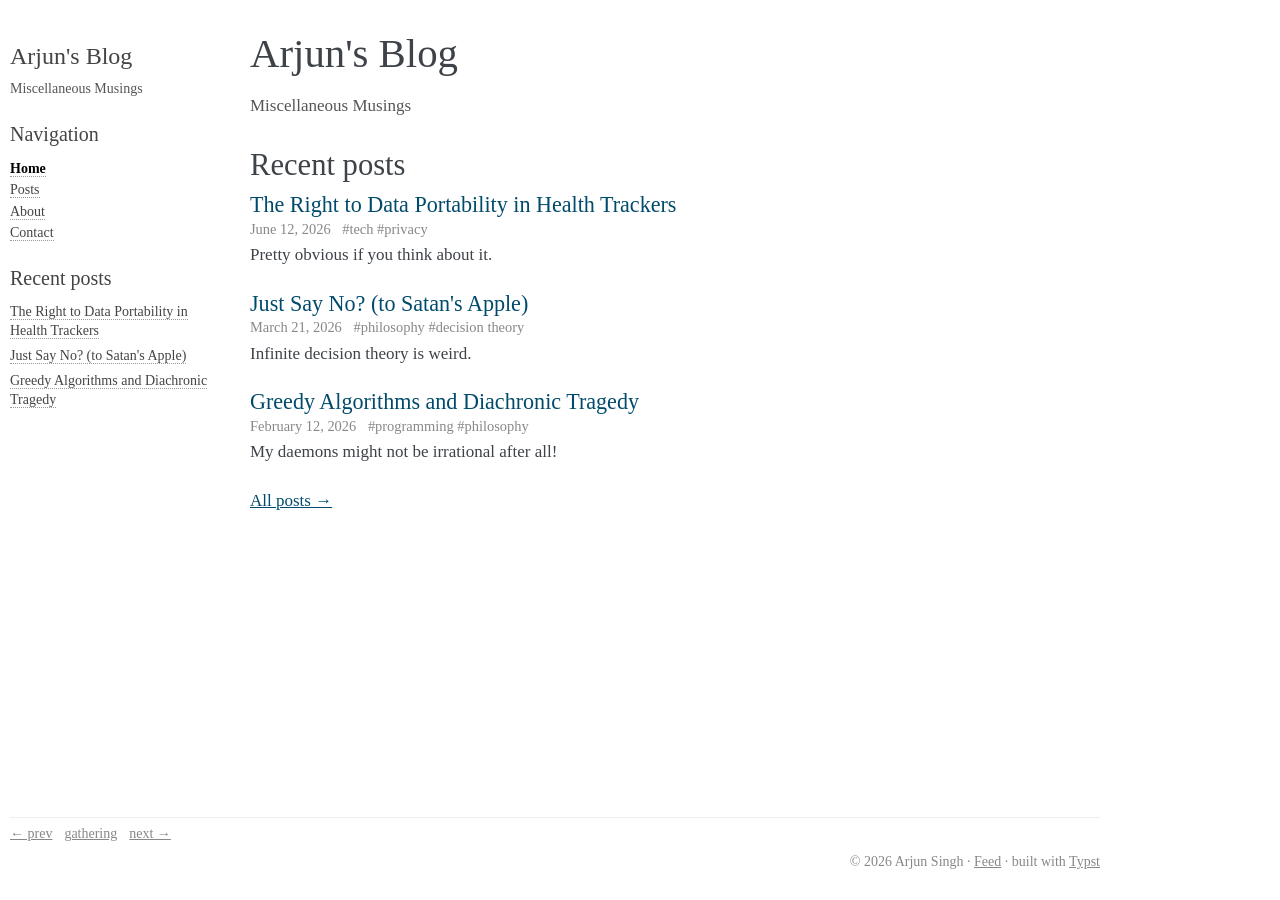
==== index.html @ 82e8e3b7 "Deploy 2026-09-22T07:41:03Z" ====
<!DOCTYPE html><html lang="en"><head><meta charset="utf-8"><meta name="viewport" content="width=device-width, initial-scale=1"><title>Arjun's Blog · Arjun's Blog</title><meta name="description" content="Miscellaneous Musings"><meta name="authors" content="Arjun Singh"><style>/* Alignment */
mtable.right-align mtd,
mtable mtd.right-align,
mtable.left-align mtd.right-align,
mtable.aligned mtd:nth-child(odd) {
  justify-items: end;
  text-align: right;
}
mtable.cases mtd,
mtable.left-align mtd,
mtable mtd.left-align,
mtable.aligned mtd:nth-child(even),
math:is(:not([display])) > mtable.multiline-equation mtd {
  justify-items: start;
  text-align: left;
}
mtable.cases mtd,
mtable.aligned mtd,
mtable mtd.flushed,
mtable mtd.left-flush {
  padding-left: 0;
}
mtable.cases mtd,
mtable.aligned mtd,
mtable mtd.flushed,
mtable mtd.right-flush {
  padding-right: 0;
}

/* Tables */
mtable {
  math-style: inherit;
}
mtd {
  math-depth: auto-add;
  math-style: compact;
  math-shift: compact;
}

/* Equations */
mtable.multiline-equation mtd {
  math-depth: inherit;
  math-style: inherit;
  math-shift: inherit;
  padding: 0;
}
math > mtable.multiline-equation mtr:not(:last-child) mtd {
  padding-bottom: 0.5em;
}

/* Fractions */
mfrac {
  padding-inline: 0;
  margin-inline: 0.1em;
}

/* Accents */
mover[accent="true" i] > :first-child {
  font-feature-settings: "dtls";
}
mover.dotted[accent="true" i] > :first-child {
  font-feature-settings: "dtls" 0;
}

/* Other rules for scriptlevel, displaystyle and math-shift */
munder > :nth-child(2),
munderover > :nth-child(2) {
  math-shift: compact
}
munder[accentunder="true" i] > :not(:first-child),
mover[accent="true" i] > :not(:first-child) {
  math-depth: inherit;
  math-style: inherit;
  math-shift: inherit;
}</style></head><body><link rel="stylesheet" href="style.css"><link rel="icon" href="favicon.svg"><link rel="alternate" type="application/atom+xml" title="Arjun's Blog feed" href="feed.xml"><div class="documentwrapper"><div class="bodycontent"><main><h1>Arjun's Blog</h1><p class="blurb">Miscellaneous Musings</p><h2>Recent posts</h2><ul class="post-list"><li class="post-card"><h2><a href="posts/data-portability/">The Right to Data Portability in Health Trackers</a></h2><p class="post-meta"><time datetime="2026-06-12">June 12, 2026</time> <span class="tags">#tech #privacy</span></p><p class="post-summary">Pretty obvious if you think about it.</p></li><li class="post-card"><h2><a href="posts/satan-apple/">Just Say No? (to Satan's Apple)</a></h2><p class="post-meta"><time datetime="2026-03-21">March 21, 2026</time> <span class="tags">#philosophy #decision theory</span></p><p class="post-summary">Infinite decision theory is weird.</p></li><li class="post-card"><h2><a href="posts/greedy-tragedy/">Greedy Algorithms and Diachronic Tragedy</a></h2><p class="post-meta"><time datetime="2026-02-12">February 12, 2026</time> <span class="tags">#programming #philosophy</span></p><p class="post-summary">My daemons might not be irrational after all!</p></li></ul><p><a href="posts/" class="more">All posts →</a></p></main></div></div><div class="sidebar"><h1 class="logo"><a href="./">Arjun's Blog</a></h1><p class="blurb">Miscellaneous Musings</p><h3>Navigation</h3><ul><li><a href="./" class="current">Home</a></li><li><a href="posts/">Posts</a></li><li><a href="about/">About</a></li><li><a href="contact/">Contact</a></li></ul><h3>Recent posts</h3><ul class="recent"><li><a href="posts/data-portability/">The Right to Data Portability in Health Trackers</a></li><li><a href="posts/satan-apple/">Just Say No? (to Satan's Apple)</a></li><li><a href="posts/greedy-tragedy/">Greedy Algorithms and Diachronic Tragedy</a></li></ul></div><div class="pagefooter"><div class="blogring"><a href="https://kytrinh.me/gathering/arjdroid.me/prev">← prev</a> <a href="https://kytrinh.me/gathering/">gathering</a> <a href="https://kytrinh.me/gathering/arjdroid.me/next">next →</a></div><div class="footer">© 2026 Arjun Singh · <a href="feed.xml">Feed</a> · built with <a href="https://typst.app">Typst</a></div></div></body></html>
---- style.css ----
/* A close reimplementation of Sphinx's Alabaster theme, using the values from
   the deployed alabaster.css of leanprover-community.github.io/logic_and_proof.
   Typst emits semantic markup with no classes of its own, so most rules here
   are element selectors; the handful of classes come from src/template.typ and
   src/post.typ. Typst injects its own <style> for MathML alignment — nothing
   about that belongs here.

   Layout note: <body> is the layout container, because Typst appends footnotes
   as a <section role="doc-endnotes"> after everything we emit. Grid placement
   (wide) and flex `order` (narrow) put that section back under the article
   where it belongs, and anchor the sidebar and footer to the bottom of the
   viewport when the page is short. */

/* -- page layout ----------------------------------------------------------- */

body {
  font-family: "Times New Roman", Times, serif;
  font-size: 17px;
  background-color: #fff;
  color: #000;
  margin: 0;
  padding: 0;
  min-height: 100vh;
  min-height: 100dvh;
}

*,
*::before,
*::after {
  box-sizing: border-box;
}

.bodycontent {
  color: #3e4349;
  padding: 0 30px;
}

.sidebar {
  font-size: 14px;
  line-height: 1.5;
  padding: 18px 10px;
}

.pagefooter {
  font-size: 14px;
  color: #888;
}

.footer {
  padding: 4px 0 0 0;
  text-align: right;
}

.footer a {
  color: #888;
}

/* Wide: the sidebar sits in the left margin, and an empty column of the same
   width mirrors it on the right, so the text column is centred in the window
   and both margins match. The track is 100ch plus the 60px of horizontal
   padding that .bodycontent/doc-endnotes subtract back out, so the actual
   line length is 100ch in both this layout and the narrow one below — it
   does not compress. The gutters and right margin are the fluid tracks
   (`minmax(0, …)`), so squeezing the window eats the decorative margins
   first and switches to the stacked layout the moment there is no margin
   left to give. That threshold is the one number to tune: sidebar (220px) +
   text (100ch + 60px, ~910px in Times New Roman at the base 17px) ≈ 1130px,
   the width at which both margins have hit zero. */
@media screen and (min-width: 1130px) {
  body {
    display: grid;
    grid-template-columns:
      minmax(0, 1fr)          /* left gutter */
      220px                   /* sidebar */
      calc(100ch + 60px)      /* text column, fixed */
      minmax(0, 220px)        /* right margin, mirroring the sidebar */
      minmax(0, 1fr);         /* right gutter */
    grid-template-rows: auto auto 1fr;
    padding-top: 30px;
  }

  .documentwrapper {
    grid-column: 3;
    grid-row: 1;
  }

  section[role="doc-endnotes"] {
    grid-column: 3;
    grid-row: 2;
  }

  .sidebar {
    grid-column: 2;
    grid-row: 1 / 3;
  }

  /* Sits at the bottom of the viewport on short pages, below the content on
     long ones. */
  .pagefooter {
    grid-column: 2 / 4;
    grid-row: 3;
    align-self: end;
    padding: 20px 30px 30px 10px;
  }
}

/* -- sidebar --------------------------------------------------------------- */

.sidebar a {
  color: #444;
  text-decoration: none;
  border-bottom: 1px dotted #999;
}

.sidebar a:hover {
  border-bottom: 1px solid #999;
}

.sidebar h1.logo {
  font-size: 24px;
  font-weight: normal;
  margin: -10px 0 5px 0;
}

.sidebar h1.logo a {
  border: none;
}

.sidebar h3 {
  font-family: "Times New Roman", Times, serif;
  color: #444;
  font-size: 20px;
  font-weight: normal;
  margin: 20px 0 5px 0;
  padding: 0;
}

.sidebar p {
  color: #555;
  margin: 10px 0;
}

.sidebar p.blurb {
  margin-top: 0;
  font-style: normal;
}

.sidebar ul {
  margin: 10px 0;
  padding: 0;
  list-style: none;
  color: #000;
}

.sidebar li {
  margin-bottom: 2px;
}

.sidebar .current {
  font-weight: bold;
  color: #000;
}

.sidebar ul.toc .toc-l2 {
  padding-left: 15px;
  font-size: 0.95em;
}

.sidebar ul.toc .toc-l3 {
  padding-left: 30px;
  font-size: 0.9em;
}

.sidebar ul.recent li {
  margin-bottom: 6px;
  line-height: 1.35;
}

/* -- related bars ---------------------------------------------------------- */

.related {
  line-height: 30px;
  width: 100%;
  font-size: 0.9rem;
}

.related.top {
  border-bottom: 1px solid #eee;
  margin-bottom: 20px;
}

.related.bottom {
  border-top: 1px solid #eee;
  margin-top: 30px;
}

.related ul {
  display: flex;
  justify-content: space-between;
  gap: 20px;
  padding: 0;
  margin: 0;
  list-style: none;
}

.related li.older {
  margin-left: auto;
  text-align: right;
}

/* -- blogring -------------------------------------------------------------- */

.blogring {
  display: flex;
  flex-wrap: wrap;
  align-items: baseline;
  gap: 12px;
  padding: 8px 0;
  border-top: 1px solid #eee;
}

.blogring .ring-name {
  color: #555;
  margin-right: auto;
}

.blogring a {
  color: #888;
}

/* -- footnotes and citations ----------------------------------------------- */

/* Citations render as footnotes (see post-bibliography in src/post.typ), so
   the reference list is redundant on screen. It stays in the markup —
   visually hidden rather than display:none — because the footnotes link into
   it and screen readers should still reach the full entries. */
section[role="doc-bibliography"] {
  position: absolute;
  width: 1px;
  height: 1px;
  overflow: hidden;
  clip-path: inset(50%);
  white-space: nowrap;
}

/* -- footnotes ------------------------------------------------------------- */

/* Typst emits these; the numbering markup is its own. */
section[role="doc-endnotes"] {
  color: #3e4349;
  font-size: 0.9em;
  margin-top: 30px;
  padding: 10px 30px 0 30px;
  border-top: 1px solid #eee;
}

section[role="doc-endnotes"] ol {
  margin: 0;
  padding: 0;
}

section[role="doc-endnotes"] li {
  margin-bottom: 8px;
}

/* A default <sup> is `vertical-align: super`, which grows the line box and
   makes any line holding a footnote marker taller than its neighbours. Taking
   the marker out of the line's height calculation (line-height: 0) and
   offsetting it with `position: relative` instead keeps the leading even. */
sup,
sub {
  font-size: 0.75em;
  line-height: 0;
  position: relative;
  vertical-align: baseline;
}

sup {
  top: -0.5em;
}

sub {
  bottom: -0.25em;
}

sup[role="doc-noteref"] a,
sup[role="doc-backlink"] a {
  text-decoration: none;
  padding: 0 2px;
}

/* -- body styles ----------------------------------------------------------- */

a {
  color: #004b6b;
  text-decoration: underline;
}

a:hover {
  color: #6d4100;
}

h1,
h2,
h3,
h4,
h5,
h6 {
  font-family: "Times New Roman", Times, serif;
  font-weight: normal;
  margin: 30px 0 10px 0;
  padding: 0;
}

.bodycontent h1 {
  margin-top: 0;
  padding-top: 0;
  font-size: 240%;
}

.bodycontent h2 {
  font-size: 180%;
}

.bodycontent h3 {
  font-size: 150%;
}

.bodycontent h4 {
  font-size: 130%;
}

.bodycontent h5,
.bodycontent h6 {
  font-size: 100%;
}

p,
dd,
li {
  line-height: 1.4em;
}

/* Section numbers, in headings and in the sidebar contents. The gap comes from
   here rather than the markup so minified output cannot swallow it. */
.section-number {
  margin-right: 0.4em;
}

a.headerlink {
  color: #ddd;
  padding: 0 4px;
  text-decoration: none;
  visibility: hidden;
}

h1:hover > a.headerlink,
h2:hover > a.headerlink,
h3:hover > a.headerlink,
h4:hover > a.headerlink,
h5:hover > a.headerlink,
h6:hover > a.headerlink {
  visibility: visible;
}

a.headerlink:hover {
  color: #444;
  background: #eaeaea;
}

hr {
  border: 1px solid #b1b4b6;
}

ul,
ol {
  margin: 10px 0 10px 30px;
  padding: 0;
}

blockquote {
  margin: 0 0 0 30px;
  padding: 0;
  color: #555;
}

blockquote p {
  margin: 10px 0;
}

dl {
  margin: 0;
  padding: 0;
}

dl dd {
  margin-left: 30px;
}

/* -- code, figures, tables, math ------------------------------------------- */

pre,
code,
kbd,
samp {
  font-family: "JetBrains Mono", Consolas, Menlo, "DejaVu Sans Mono", "Bitstream Vera Sans Mono", monospace;
  font-size: 0.8em;
}

pre {
  background: rgb(250, 250, 250);
  padding: 7px 30px;
  margin: 15px 0;
  overflow-x: auto;
  line-height: 1.3em;
}

code {
  background-color: #fff;
  color: #222;
}

pre code {
  background: none;
}

img,
svg,
video {
  max-width: 100%;
  height: auto;
}

figure {
  margin: 15px 0;
}

figcaption {
  color: #888;
  font-size: 0.9em;
  text-align: center;
}

table {
  border-collapse: collapse;
  border: 1px solid #888;
  box-shadow: 2px 2px 4px #eee;
  margin: 15px 0;
}

th,
td {
  border: 1px solid #888;
  padding: 0.25em 0.7em;
  text-align: left;
}

/* Wide equations scroll inside the column rather than widening the page. */
math[display="block"] {
  display: block;
  overflow-x: auto;
  margin: 15px 0;
}

/* -- post listings --------------------------------------------------------- */

ul.post-list {
  margin: 0;
  padding: 0;
  list-style: none;
}

.post-card {
  margin-bottom: 25px;
}

.bodycontent .post-card h2 {
  margin: 0 0 2px 0;
  font-size: 130%;
}

.post-card h2 a {
  text-decoration: none;
}

.post-card h2 a:hover {
  text-decoration: underline;
}

.post-meta {
  margin: 0 0 4px 0;
  color: #888;
  font-size: 0.85em;
}

.post-meta .tags {
  margin-left: 8px;
}

.post-summary {
  margin: 0;
}

.post-header {
  margin-bottom: 25px;
}

.post-header .post-meta {
  margin: 0;
}

p.blurb {
  color: #555;
}

/* -- narrow screens -------------------------------------------------------- */

/* No room for the sidebar beside the text, so it moves below the article —
   same colours as the rest of the page — and it and the footer are pushed to
   the bottom of the viewport when the content is short. The article and
   endnotes keep the same 100ch cap as the wide layout's text column and
   centre themselves, so crossing the 1130px breakpoint never changes the
   line width — it only changes whether the sidebar sits beside or below. */
@media screen and (max-width: 1129px) {
  body {
    display: flex;
    flex-direction: column;
    padding: 20px 30px;
  }

  .bodycontent {
    padding: 0;
  }

  .documentwrapper,
  section[role="doc-endnotes"] {
    width: 100%;
    max-width: 100ch;
    margin-left: auto;
    margin-right: auto;
  }

  section[role="doc-endnotes"] {
    padding-left: 0;
    padding-right: 0;
  }

  .documentwrapper {
    order: 0;
  }

  section[role="doc-endnotes"] {
    order: 1;
  }

  .sidebar {
    order: 2;
    margin-top: auto;
    padding: 15px 0 0 0;
    border-top: 1px solid #eee;
  }

  .pagefooter {
    order: 3;
  }

  .footer {
    text-align: left;
  }

  ul,
  ol {
    margin-left: 20px;
  }
}
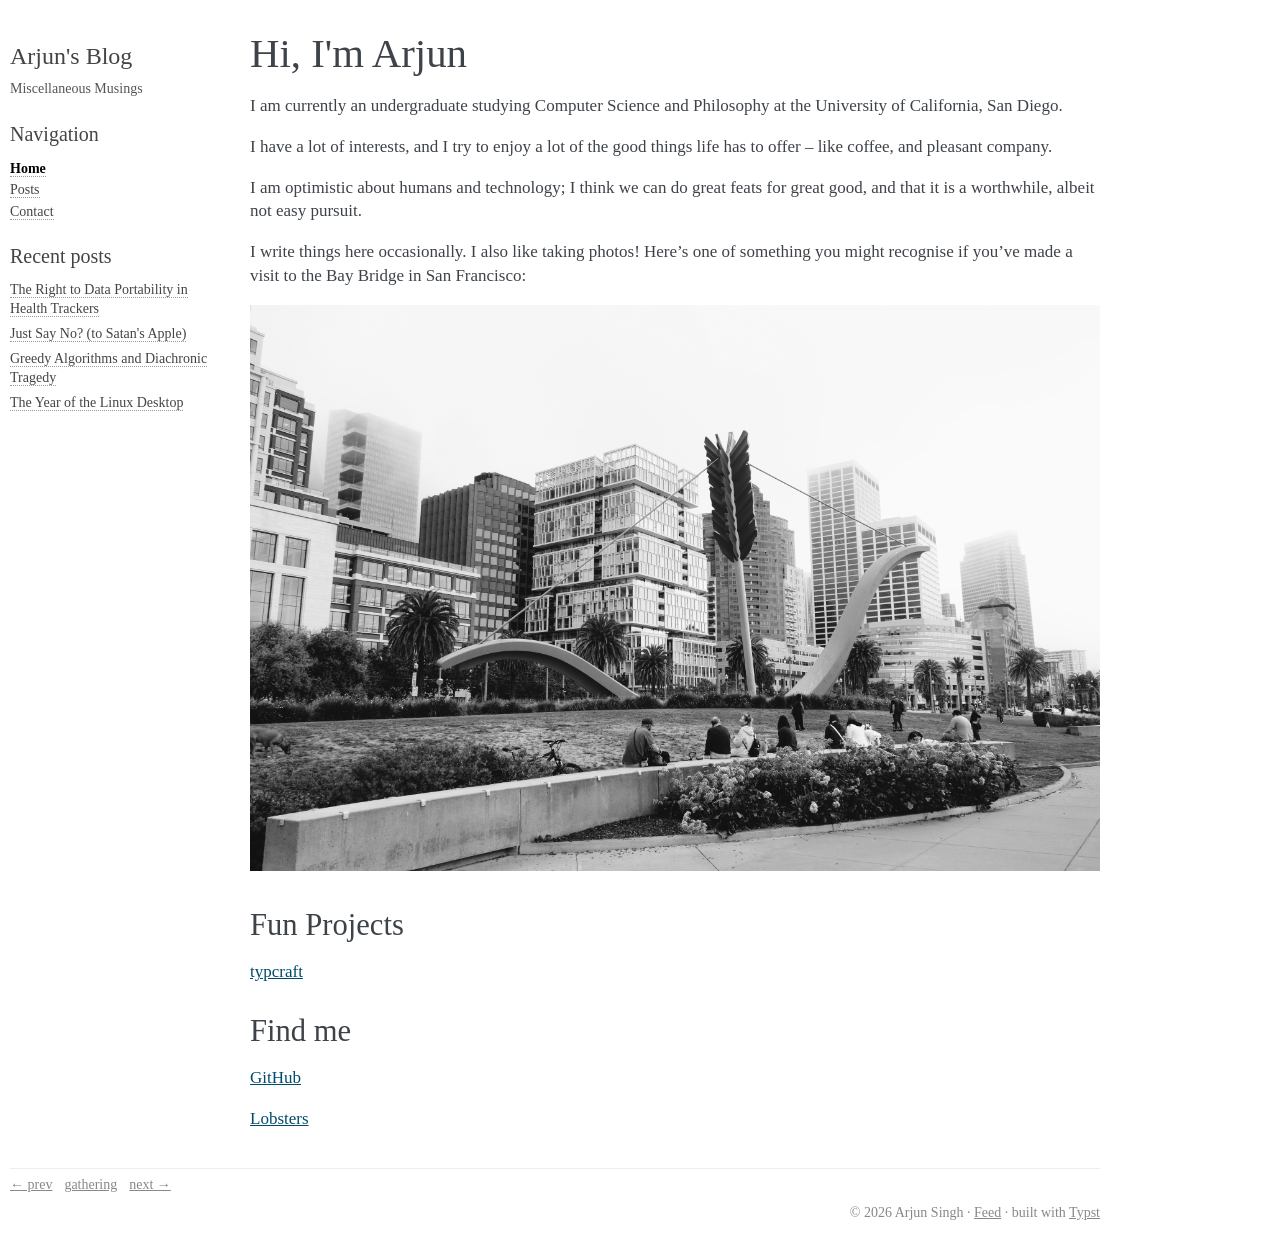
==== commit 87beca8b: "Deploy 2026-09-22T08:43:49Z" ====
--- a/index.html
+++ b/index.html
@@ -72,4 +72,4 @@
   math-depth: inherit;
   math-style: inherit;
   math-shift: inherit;
-}</style></head><body><link rel="stylesheet" href="style.css"><link rel="icon" href="favicon.svg"><link rel="alternate" type="application/atom+xml" title="Arjun's Blog feed" href="feed.xml"><div class="documentwrapper"><div class="bodycontent"><main><h1>Arjun's Blog</h1><p class="blurb">Miscellaneous Musings</p><h2>Recent posts</h2><ul class="post-list"><li class="post-card"><h2><a href="posts/data-portability/">The Right to Data Portability in Health Trackers</a></h2><p class="post-meta"><time datetime="2026-06-12">June 12, 2026</time> <span class="tags">#tech #privacy</span></p><p class="post-summary">Pretty obvious if you think about it.</p></li><li class="post-card"><h2><a href="posts/satan-apple/">Just Say No? (to Satan's Apple)</a></h2><p class="post-meta"><time datetime="2026-03-21">March 21, 2026</time> <span class="tags">#philosophy #decision theory</span></p><p class="post-summary">Infinite decision theory is weird.</p></li><li class="post-card"><h2><a href="posts/greedy-tragedy/">Greedy Algorithms and Diachronic Tragedy</a></h2><p class="post-meta"><time datetime="2026-02-12">February 12, 2026</time> <span class="tags">#programming #philosophy</span></p><p class="post-summary">My daemons might not be irrational after all!</p></li></ul><p><a href="posts/" class="more">All posts →</a></p></main></div></div><div class="sidebar"><h1 class="logo"><a href="./">Arjun's Blog</a></h1><p class="blurb">Miscellaneous Musings</p><h3>Navigation</h3><ul><li><a href="./" class="current">Home</a></li><li><a href="posts/">Posts</a></li><li><a href="about/">About</a></li><li><a href="contact/">Contact</a></li></ul><h3>Recent posts</h3><ul class="recent"><li><a href="posts/data-portability/">The Right to Data Portability in Health Trackers</a></li><li><a href="posts/satan-apple/">Just Say No? (to Satan's Apple)</a></li><li><a href="posts/greedy-tragedy/">Greedy Algorithms and Diachronic Tragedy</a></li></ul></div><div class="pagefooter"><div class="blogring"><a href="https://kytrinh.me/gathering/arjdroid.me/prev">← prev</a> <a href="https://kytrinh.me/gathering/">gathering</a> <a href="https://kytrinh.me/gathering/arjdroid.me/next">next →</a></div><div class="footer">© 2026 Arjun Singh · <a href="feed.xml">Feed</a> · built with <a href="https://typst.app">Typst</a></div></div></body></html>+}</style></head><body><link rel="stylesheet" href="style.css"><link rel="icon" href="favicon.svg"><link rel="alternate" type="application/atom+xml" title="Arjun's Blog feed" href="feed.xml"><div class="documentwrapper"><div class="bodycontent"><main><h1>Hi, I'm Arjun</h1><p>I am currently an undergraduate studying Computer Science and Philosophy at the University of California, San Diego.</p><p>I have a lot of interests, and I try to enjoy a lot of the good things life has to offer – like coffee, and pleasant company.</p><p>I am optimistic about humans and technology; I think we can do great feats for great good, and that it is a worthwhile, albeit not easy pursuit.</p><p>I write things here occasionally. I also like taking photos! Here’s one of something you might recognise if you’ve made a visit to the Bay Bridge in San Francisco:</p><p><img src="DSC06483-bnw-dutch-bow.jpg" alt="Black and white photograph of a large bow"></p><h2>Fun Projects</h2><p><a href="https://typcraft.nxtdroid.win">typcraft</a></p><h2>Find me</h2><p><a href="https://github.com/">GitHub</a></p><p><a href="https://lobste.rs/~arjdroid">Lobsters</a></p></main></div></div><div class="sidebar"><h1 class="logo"><a href="./">Arjun's Blog</a></h1><p class="blurb">Miscellaneous Musings</p><h3>Navigation</h3><ul><li><a href="./" class="current">Home</a></li><li><a href="posts/">Posts</a></li><li><a href="contact/">Contact</a></li></ul><h3>Recent posts</h3><ul class="recent"><li><a href="posts/data-portability/">The Right to Data Portability in Health Trackers</a></li><li><a href="posts/satan-apple/">Just Say No? (to Satan's Apple)</a></li><li><a href="posts/greedy-tragedy/">Greedy Algorithms and Diachronic Tragedy</a></li><li><a href="posts/linux-desktop/">The Year of the Linux Desktop</a></li></ul></div><div class="pagefooter"><div class="blogring"><a href="https://kytrinh.me/gathering/arjdroid.me/prev">← prev</a> <a href="https://kytrinh.me/gathering/">gathering</a> <a href="https://kytrinh.me/gathering/arjdroid.me/next">next →</a></div><div class="footer">© 2026 Arjun Singh · <a href="feed.xml">Feed</a> · built with <a href="https://typst.app">Typst</a></div></div></body></html>
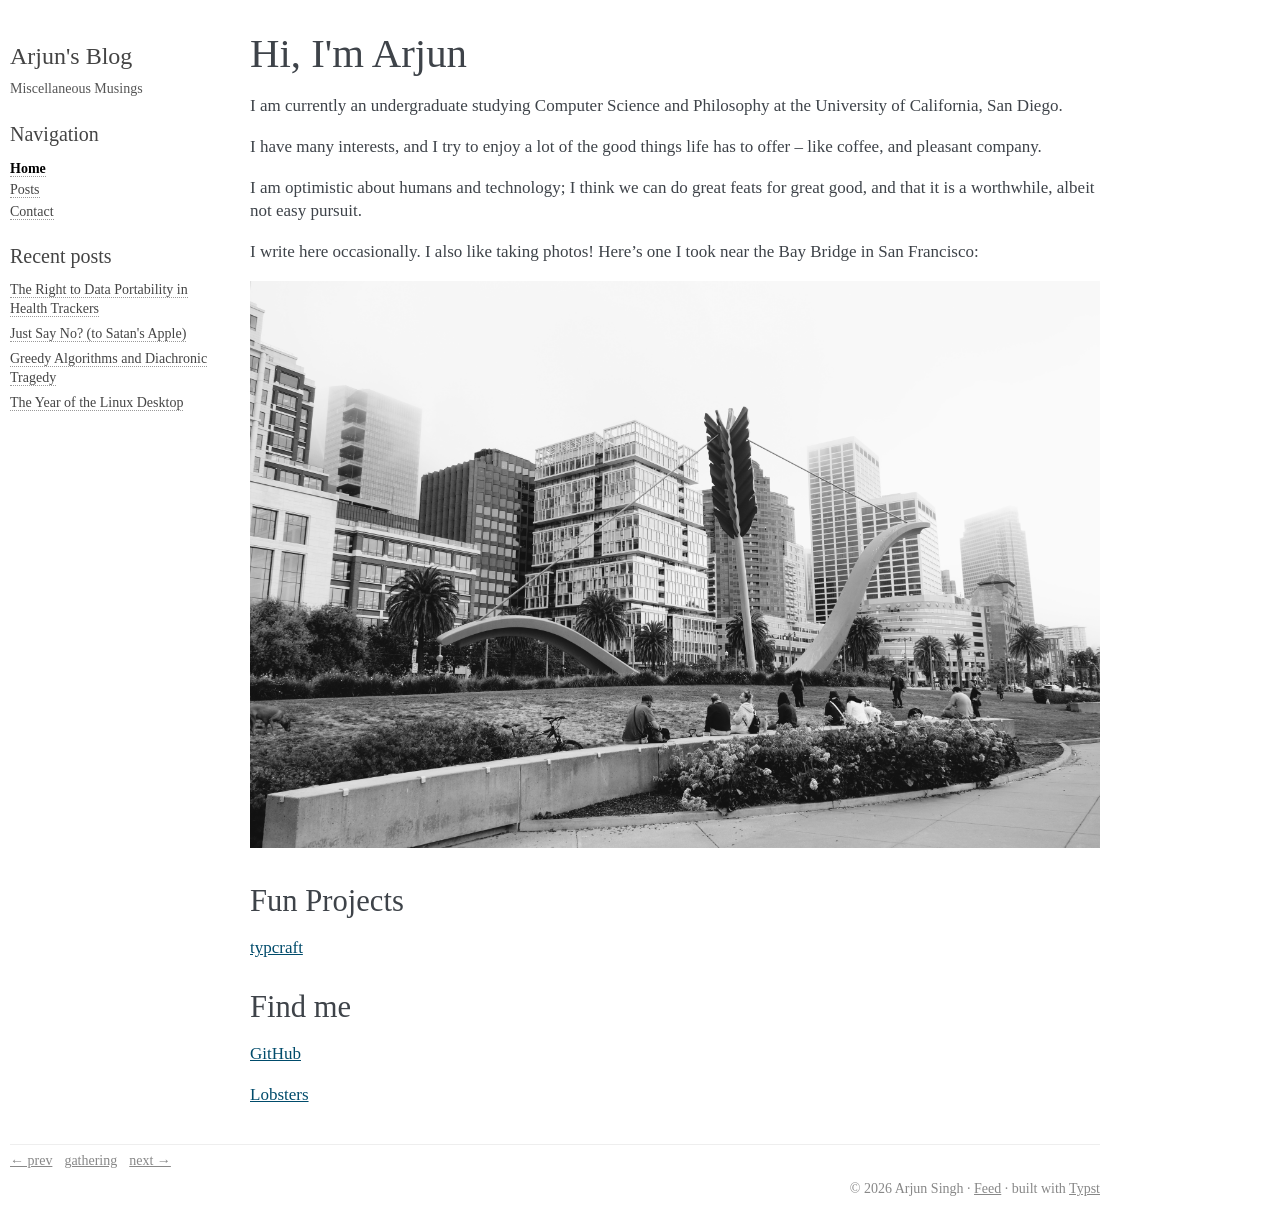
==== commit 5012b5f3: "Deploy 2026-09-22T08:48:59Z" ====
--- a/index.html
+++ b/index.html
@@ -72,4 +72,4 @@
   math-depth: inherit;
   math-style: inherit;
   math-shift: inherit;
-}</style></head><body><link rel="stylesheet" href="style.css"><link rel="icon" href="favicon.svg"><link rel="alternate" type="application/atom+xml" title="Arjun's Blog feed" href="feed.xml"><div class="documentwrapper"><div class="bodycontent"><main><h1>Hi, I'm Arjun</h1><p>I am currently an undergraduate studying Computer Science and Philosophy at the University of California, San Diego.</p><p>I have a lot of interests, and I try to enjoy a lot of the good things life has to offer – like coffee, and pleasant company.</p><p>I am optimistic about humans and technology; I think we can do great feats for great good, and that it is a worthwhile, albeit not easy pursuit.</p><p>I write things here occasionally. I also like taking photos! Here’s one of something you might recognise if you’ve made a visit to the Bay Bridge in San Francisco:</p><p><img src="DSC06483-bnw-dutch-bow.jpg" alt="Black and white photograph of a large bow"></p><h2>Fun Projects</h2><p><a href="https://typcraft.nxtdroid.win">typcraft</a></p><h2>Find me</h2><p><a href="https://github.com/">GitHub</a></p><p><a href="https://lobste.rs/~arjdroid">Lobsters</a></p></main></div></div><div class="sidebar"><h1 class="logo"><a href="./">Arjun's Blog</a></h1><p class="blurb">Miscellaneous Musings</p><h3>Navigation</h3><ul><li><a href="./" class="current">Home</a></li><li><a href="posts/">Posts</a></li><li><a href="contact/">Contact</a></li></ul><h3>Recent posts</h3><ul class="recent"><li><a href="posts/data-portability/">The Right to Data Portability in Health Trackers</a></li><li><a href="posts/satan-apple/">Just Say No? (to Satan's Apple)</a></li><li><a href="posts/greedy-tragedy/">Greedy Algorithms and Diachronic Tragedy</a></li><li><a href="posts/linux-desktop/">The Year of the Linux Desktop</a></li></ul></div><div class="pagefooter"><div class="blogring"><a href="https://kytrinh.me/gathering/arjdroid.me/prev">← prev</a> <a href="https://kytrinh.me/gathering/">gathering</a> <a href="https://kytrinh.me/gathering/arjdroid.me/next">next →</a></div><div class="footer">© 2026 Arjun Singh · <a href="feed.xml">Feed</a> · built with <a href="https://typst.app">Typst</a></div></div></body></html>+}</style></head><body><link rel="stylesheet" href="style.css"><link rel="icon" href="favicon.svg"><link rel="alternate" type="application/atom+xml" title="Arjun's Blog feed" href="feed.xml"><div class="documentwrapper"><div class="bodycontent"><main><h1>Hi, I'm Arjun</h1><p>I am currently an undergraduate studying Computer Science and Philosophy at the University of California, San Diego.</p><p>I have many interests, and I try to enjoy a lot of the good things life has to offer – like coffee, and pleasant company.</p><p>I am optimistic about humans and technology; I think we can do great feats for great good, and that it is a worthwhile, albeit not easy pursuit.</p><p>I write here occasionally. I also like taking photos! Here’s one I took near the Bay Bridge in San Francisco:</p><p><img src="DSC06483-bnw-dutch-bow.jpg" alt="Black and white photograph of a large bow"></p><h2>Fun Projects</h2><p><a href="https://typcraft.nxtdroid.win">typcraft</a></p><h2>Find me</h2><p><a href="https://github.com/">GitHub</a></p><p><a href="https://lobste.rs/~arjdroid">Lobsters</a></p></main></div></div><div class="sidebar"><h1 class="logo"><a href="./">Arjun's Blog</a></h1><p class="blurb">Miscellaneous Musings</p><h3>Navigation</h3><ul><li><a href="./" class="current">Home</a></li><li><a href="posts/">Posts</a></li><li><a href="contact/">Contact</a></li></ul><h3>Recent posts</h3><ul class="recent"><li><a href="posts/data-portability/">The Right to Data Portability in Health Trackers</a></li><li><a href="posts/satan-apple/">Just Say No? (to Satan's Apple)</a></li><li><a href="posts/greedy-tragedy/">Greedy Algorithms and Diachronic Tragedy</a></li><li><a href="posts/linux-desktop/">The Year of the Linux Desktop</a></li></ul></div><div class="pagefooter"><div class="blogring"><a href="https://kytrinh.me/gathering/arjdroid.me/prev">← prev</a> <a href="https://kytrinh.me/gathering/">gathering</a> <a href="https://kytrinh.me/gathering/arjdroid.me/next">next →</a></div><div class="footer">© 2026 Arjun Singh · <a href="feed.xml">Feed</a> · built with <a href="https://typst.app">Typst</a></div></div></body></html>
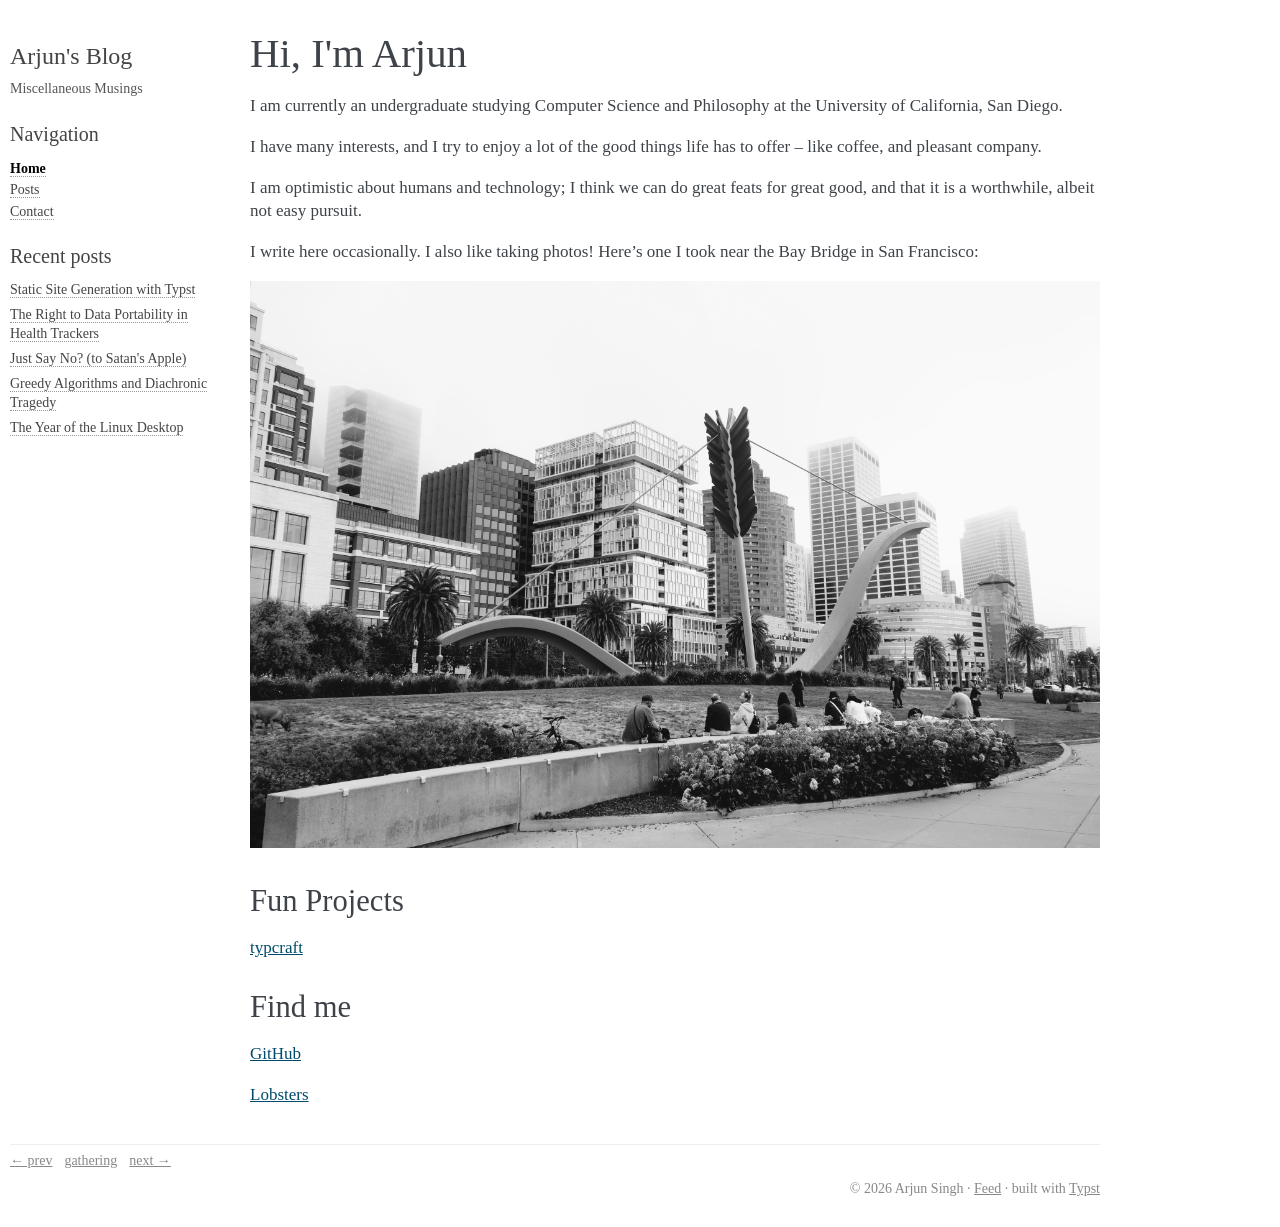
==== commit 63cb0979: "Deploy 2026-09-23T00:44:45Z" ====
--- a/index.html
+++ b/index.html
@@ -72,4 +72,4 @@
   math-depth: inherit;
   math-style: inherit;
   math-shift: inherit;
-}</style></head><body><link rel="stylesheet" href="style.css"><link rel="icon" href="favicon.svg"><link rel="alternate" type="application/atom+xml" title="Arjun's Blog feed" href="feed.xml"><div class="documentwrapper"><div class="bodycontent"><main><h1>Hi, I'm Arjun</h1><p>I am currently an undergraduate studying Computer Science and Philosophy at the University of California, San Diego.</p><p>I have many interests, and I try to enjoy a lot of the good things life has to offer – like coffee, and pleasant company.</p><p>I am optimistic about humans and technology; I think we can do great feats for great good, and that it is a worthwhile, albeit not easy pursuit.</p><p>I write here occasionally. I also like taking photos! Here’s one I took near the Bay Bridge in San Francisco:</p><p><img src="DSC06483-bnw-dutch-bow.jpg" alt="Black and white photograph of a large bow"></p><h2>Fun Projects</h2><p><a href="https://typcraft.nxtdroid.win">typcraft</a></p><h2>Find me</h2><p><a href="https://github.com/">GitHub</a></p><p><a href="https://lobste.rs/~arjdroid">Lobsters</a></p></main></div></div><div class="sidebar"><h1 class="logo"><a href="./">Arjun's Blog</a></h1><p class="blurb">Miscellaneous Musings</p><h3>Navigation</h3><ul><li><a href="./" class="current">Home</a></li><li><a href="posts/">Posts</a></li><li><a href="contact/">Contact</a></li></ul><h3>Recent posts</h3><ul class="recent"><li><a href="posts/data-portability/">The Right to Data Portability in Health Trackers</a></li><li><a href="posts/satan-apple/">Just Say No? (to Satan's Apple)</a></li><li><a href="posts/greedy-tragedy/">Greedy Algorithms and Diachronic Tragedy</a></li><li><a href="posts/linux-desktop/">The Year of the Linux Desktop</a></li></ul></div><div class="pagefooter"><div class="blogring"><a href="https://kytrinh.me/gathering/arjdroid.me/prev">← prev</a> <a href="https://kytrinh.me/gathering/">gathering</a> <a href="https://kytrinh.me/gathering/arjdroid.me/next">next →</a></div><div class="footer">© 2026 Arjun Singh · <a href="feed.xml">Feed</a> · built with <a href="https://typst.app">Typst</a></div></div></body></html>+}</style></head><body><link rel="stylesheet" href="style.css"><link rel="icon" href="favicon.svg"><link rel="alternate" type="application/atom+xml" title="Arjun's Blog feed" href="feed.xml"><div class="documentwrapper"><div class="bodycontent"><main><h1>Hi, I'm Arjun</h1><p>I am currently an undergraduate studying Computer Science and Philosophy at the University of California, San Diego.</p><p>I have many interests, and I try to enjoy a lot of the good things life has to offer – like coffee, and pleasant company.</p><p>I am optimistic about humans and technology; I think we can do great feats for great good, and that it is a worthwhile, albeit not easy pursuit.</p><p>I write here occasionally. I also like taking photos! Here’s one I took near the Bay Bridge in San Francisco:</p><p><img src="DSC06483-bnw-dutch-bow.jpg" alt="Black and white photograph of a large bow"></p><h2>Fun Projects</h2><p><a href="https://typcraft.nxtdroid.win">typcraft</a></p><h2>Find me</h2><p><a href="https://github.com/">GitHub</a></p><p><a href="https://lobste.rs/~arjdroid">Lobsters</a></p></main></div></div><div class="sidebar"><h1 class="logo"><a href="./">Arjun's Blog</a></h1><p class="blurb">Miscellaneous Musings</p><h3>Navigation</h3><ul><li><a href="./" class="current">Home</a></li><li><a href="posts/">Posts</a></li><li><a href="contact/">Contact</a></li></ul><h3>Recent posts</h3><ul class="recent"><li><a href="posts/typst-sitegen/">Static Site Generation with Typst</a></li><li><a href="posts/data-portability/">The Right to Data Portability in Health Trackers</a></li><li><a href="posts/satan-apple/">Just Say No? (to Satan's Apple)</a></li><li><a href="posts/greedy-tragedy/">Greedy Algorithms and Diachronic Tragedy</a></li><li><a href="posts/linux-desktop/">The Year of the Linux Desktop</a></li></ul></div><div class="pagefooter"><div class="blogring"><a href="https://kytrinh.me/gathering/arjunsblog/prev">← prev</a> <a href="https://kytrinh.me/gathering/">gathering</a> <a href="https://kytrinh.me/gathering/arjunsblog/next">next →</a></div><div class="footer">© 2026 Arjun Singh · <a href="feed.xml">Feed</a> · built with <a href="https://typst.app">Typst</a></div></div></body></html>
